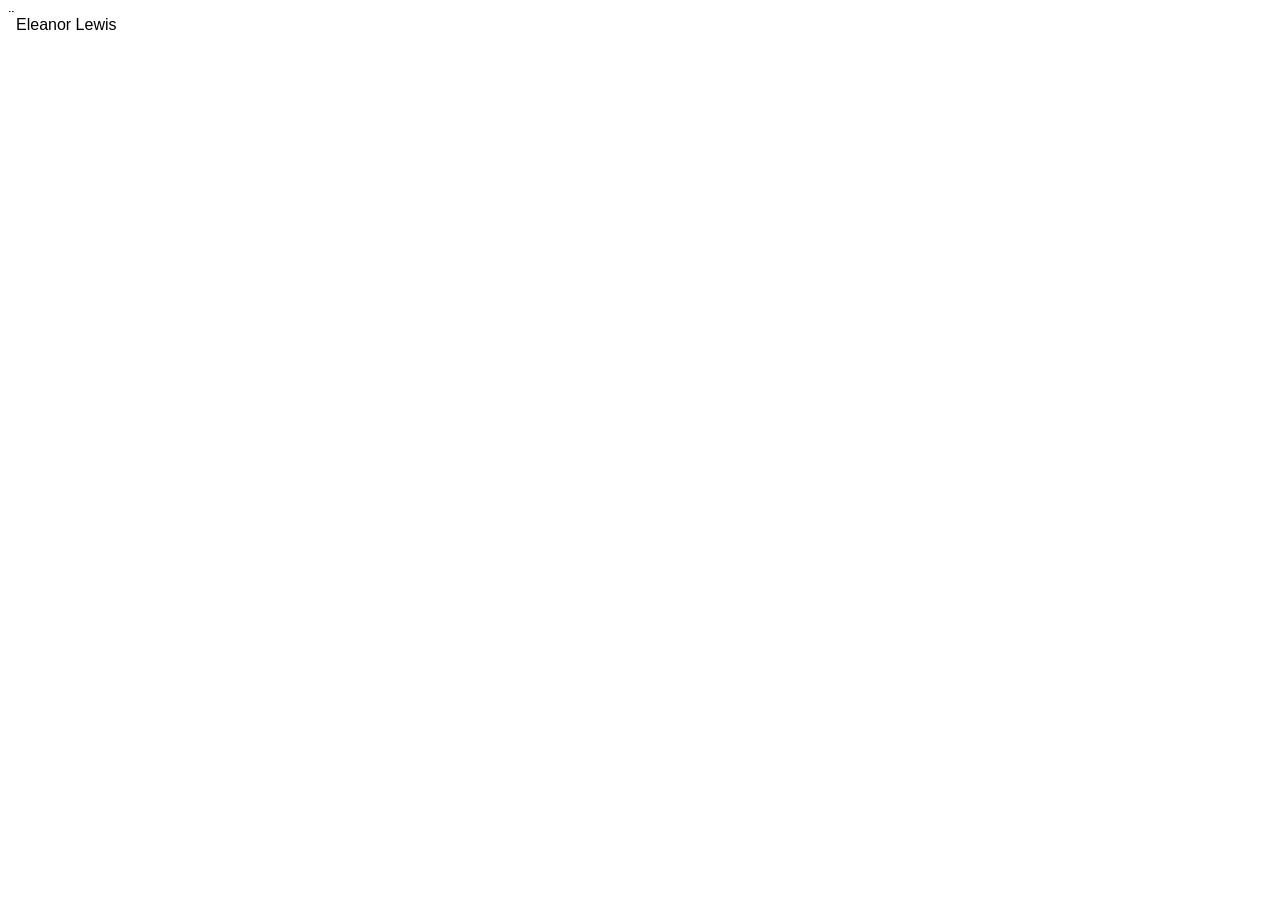
==== index.html @ 32b9d9b0 "Add maze page" ====
<!DOCTYPE html>
<meta charset="utf-8">
<style>

body {
  background: #fff;
}

</style>
<body>
  <div style="position:fixed; top:12px; left;12px; padding:4px 8px; background:#fff; font:16px sans-serif;">Eleanor Lewis</div>"
<script src="https://d3js.org/d3.v3.min.js"></script>
<script>

var width =10,
    height = window.innerHeight;

var N = 1 << 0,
    S = 1 << 1,
    W = 1 << 2,
    E = 1 << 3;

var edgePadding = 20,
    cellSize = 10,
    cellSpacing = 10,
    cellWidth = Math.floor((width - edgePadding * 2 - cellSpacing) / (cellSize + cellSpacing)),
    cellHeight = Math.floor((height - edgePadding * 2 - cellSpacing) / (cellSize + cellSpacing)),
    marginLeft = Math.floor((width - cellWidth * cellSize - (cellWidth + 1) * cellSpacing) / 2) + cellSpacing + cellSize / 2 + .5,
    marginTop = Math.floor((height - cellHeight * cellSize - (cellHeight + 1) * cellSpacing) / 2) + cellSpacing + cellSize / 2 + .5,
    root = generateTree(cellWidth, cellHeight); // each cell’s edge bits

var tree = d3.layout.tree()
    .size([height - 2 * marginTop, width - 2 * marginLeft]);

var nodes = tree.nodes(root),
    links = tree.links(nodes);

var canvas = d3.select("body").append("canvas")
    .attr("width", width)
    .attr("height", height);

var context = canvas.node().getContext("2d");

context.translate(marginLeft, marginTop);
context.strokeStyle = "#000";
context.lineWidth = 1.5;

function mazePosition(d) {
  var i = d.index;
  return [
    (cellWidth - i % cellWidth - 1) * (cellSize + cellSpacing),
    (i / cellWidth | 0) * (cellSize + cellSpacing)
  ];
}

nodes.forEach(function(d) {
  var p = mazePosition(d);
  d[0] = p[0];
  d[1] = p[1];
});

links.sort(function(a, b) {
  return b.source.depth - a.source.depth;
});

var startNode = nodes[0],
    finishNode = nodes.reduce(function(a, b) { return b.depth > a.depth ? b : a; }, nodes[0]),
    deadEnds = nodes.filter(function(d) { return !d.children || d.children.length === 0; });

var toTree = true;
animate();

function animate() {
  d3.selectAll(nodes).transition()
      .duration(600)
      .delay(function() { return 1000 + this.depth * 50; })
      .ease("quad-in-out")
      .tween("position", function() {
        var d = this,
            target = toTree ? [d.y, d.x] : mazePosition(d),
            i = d3.interpolate([d[0], d[1]], target);
        return function(t) { var p = i(t); d[0] = p[0]; d[1] = p[1]; };
      });

  d3.timer(function() {
    context.save();
    context.setTransform(1, 1, 0, 1, 0, 0);
    context.clearRect(0, 0, width, height);
    context.restore();
    context.beginPath();
    links.forEach(function(d) {
      context.moveTo(d.source[0], d.source[1]);
      context.lineTo(d.target[0], d.target[1]);
    });
    context.stroke();

    context.fillStyle = "#000";
    deadEnds.forEach(function(d) {
      context.beginPath();
      context.arc(d[0], d[1], 2.5, 0, 2 * Math.PI);
      context.fill();
    });

    context.font = "10px sans-serif";
    context.textAlign = "center";

    context.beginPath();
    context.arc(startNode[0], startNode[1], 4, 0, 2 * Math.PI);
    context.fill();
    context.fillText("Start", startNode[0], startNode[1] - 8);

    context.beginPath();
    context.arc(finishNode[0], finishNode[1], 4, 0, 2 * Math.PI);
    context.fill();
    context.fillText("Finish", finishNode[0], finishNode[1] - 8);

    if (!links[0].target.__transition__) {
      toTree = !toTree;
      animate();
      return true;
    }
  });
}

function generateTree(width, height) {
  var cells = generateMaze(width, height), // each cell’s edge bits
      visited = d3.range(width * height).map(function() { return false; }),
      root = {index: cells.length - 1, children: []},
      frontier = [root],
      parent,
      child,
      childIndex,
      cell;

  while ((parent = frontier.pop()) != null) {
    cell = cells[parent.index];
    if (cell & E && !visited[childIndex = parent.index + 1]) visited[childIndex] = true, child = {index: childIndex, children: []}, parent.children.push(child), frontier.push(child);
    if (cell & W && !visited[childIndex = parent.index - 1]) visited[childIndex] = true, child = {index: childIndex, children: []}, parent.children.push(child), frontier.push(child);
    if (cell & S && !visited[childIndex = parent.index + width]) visited[childIndex] = true, child = {index: childIndex, children: []}, parent.children.push(child), frontier.push(child);
    if (cell & N && !visited[childIndex = parent.index - width]) visited[childIndex] = true, child = {index: childIndex, children: []}, parent.children.push(child), frontier.push(child);
  }

  return root;
}

function generateMaze(width, height) {
  var cells = new Array(width * height), // each cell’s edge bits
      remaining = d3.range(width * height), // cell indexes to visit
      previous = new Array(width * height); // current random walk

  // Add the starting cell.
  var start = remaining.pop();
  cells[start] = 0;

  // While there are remaining cells,
  // add a loop-erased random walk to the maze.
  while (!loopErasedRandomWalk());

  return cells;

  function loopErasedRandomWalk() {
    var i0,
        i1,
        x0,
        y0;

    // Pick a location that’s not yet in the maze (if any).
    do if ((i0 = remaining.pop()) == null) return true;
    while (cells[i0] >= 0);

    // Perform a random walk starting at this location,
    previous[i0] = i0;
    while (true) {
      x0 = i0 % width;
      y0 = i0 / width | 0;

      // picking a legal random direction at each step.
      i1 = Math.random() * 4 | 0;
      if (i1 === 0) { if (y0 <= 0) continue; --y0, i1 = i0 - width; }
      else if (i1 === 1) { if (y0 >= height - 1) continue; ++y0, i1 = i0 + width; }
      else if (i1 === 2) { if (x0 <= 0) continue; --x0, i1 = i0 - 1; }
      else { if (x0 >= width - 1) continue; ++x0, i1 = i0 + 1; }

      // If this new cell was visited previously during this walk,
      // erase the loop, rewinding the path to its earlier state.
      if (previous[i1] >= 0) eraseWalk(i0, i1);

      // Otherwise, just add it to the walk.
      else previous[i1] = i0;

      // If this cell is part of the maze, we’re done walking.
      if (cells[i1] >= 0) {

        // Add the random walk to the maze by backtracking to the starting cell.
        // Also erase this walk’s history to not interfere with subsequent walks.
        while ((i0 = previous[i1]) !== i1) {
          if (i1 === i0 + 1) cells[i0] |= E, cells[i1] |= W;
          else if (i1 === i0 - 1) cells[i0] |= W, cells[i1] |= E;
          else if (i1 === i0 + width) cells[i0] |= S, cells[i1] |= N;
          else cells[i0] |= N, cells[i1] |= S;
          previous[i1] = NaN;
          i1 = i0;
        }

        previous[i1] = NaN;
        return;
      }

      i0 = i1;
    }
  }

  function eraseWalk(i0, i2) {
    var i1;
    do i1 = previous[i0], previous[i0] = NaN, i0 = i1; while (i1 !== i2);
  }
}

</script>
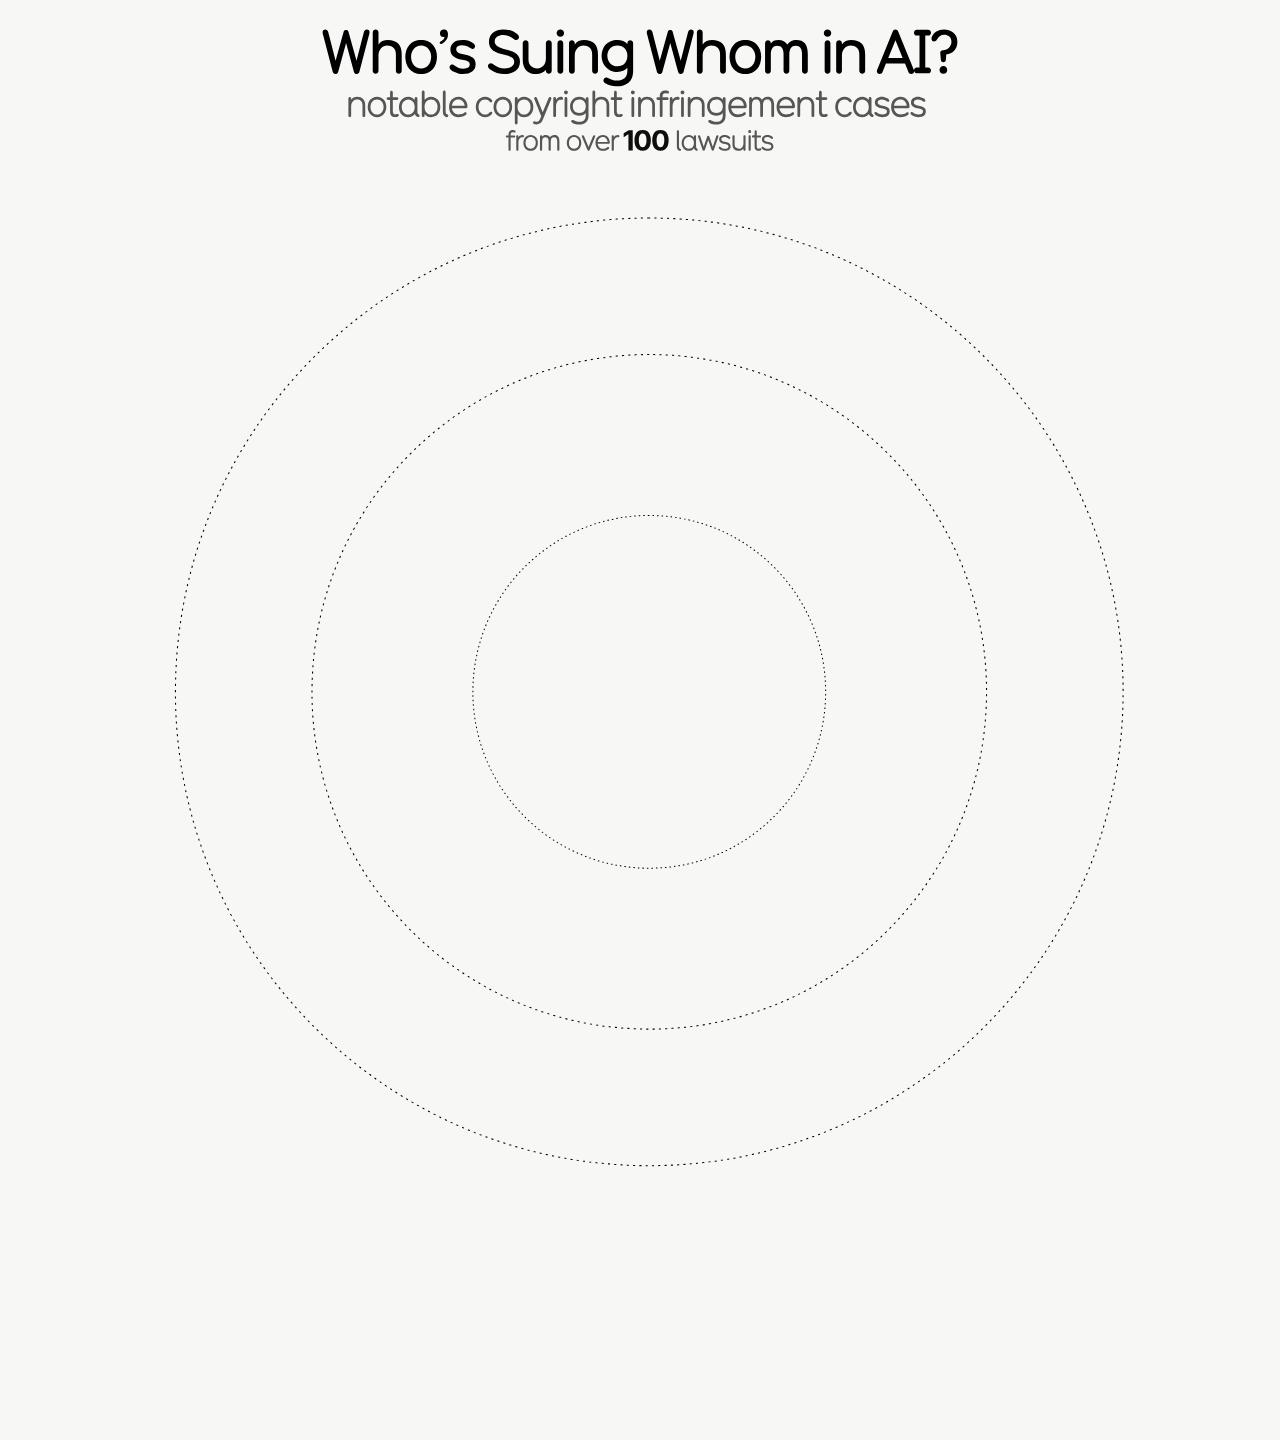
==== commit 3a29057d: "Make lawsuit chart GitHub Pages homepage" ====
--- a/index.html
+++ b/index.html
@@ -1,5 +1,9 @@
 <!DOCTYPE html>
 <meta charset="utf-8">
+<meta http-equiv="refresh" content="0;url=The%20Rise%20of%20Generative%20AI%20Large%20Language%20Models%20(LLMs)%20like%20ChatGPT%20%E2%80%94%20Information%20is%20Beautiful_files/ai-suing-interactive16.html">
+<script>
+  window.location.replace("The%20Rise%20of%20Generative%20AI%20Large%20Language%20Models%20(LLMs)%20like%20ChatGPT%20%E2%80%94%20Information%20is%20Beautiful_files/ai-suing-interactive16.html");
+</script>
 <style>
 
 body {
@@ -12,7 +16,7 @@
 <script src="https://d3js.org/d3.v3.min.js"></script>
 <script>
 
-var width =10,
+var width =  window.innerWidth,
     height = window.innerHeight;
 
 var N = 1 << 0,
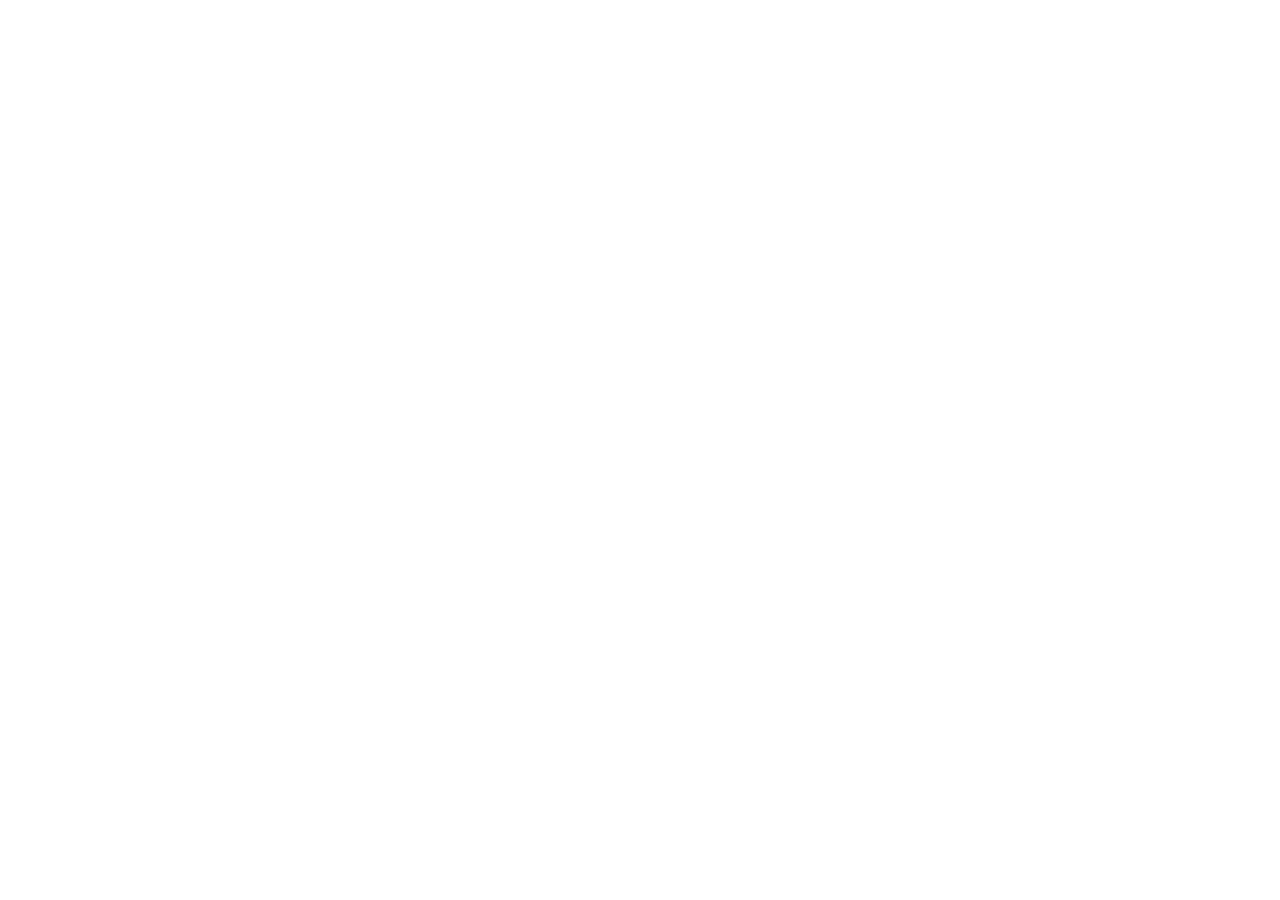
==== commit a2fdd394: "Make parks chart GitHub Pages homepage Co-Authored-By: Claude Opus 5.5 <noreply@anthropic.com>" ====
--- a/index.html
+++ b/index.html
@@ -1,8 +1,8 @@
 <!DOCTYPE html>
 <meta charset="utf-8">
-<meta http-equiv="refresh" content="0;url=The%20Rise%20of%20Generative%20AI%20Large%20Language%20Models%20(LLMs)%20like%20ChatGPT%20%E2%80%94%20Information%20is%20Beautiful_files/ai-suing-interactive16.html">
+<meta http-equiv="refresh" content="0;url=Data-exploration/Parks-chart.html">
 <script>
-  window.location.replace("The%20Rise%20of%20Generative%20AI%20Large%20Language%20Models%20(LLMs)%20like%20ChatGPT%20%E2%80%94%20Information%20is%20Beautiful_files/ai-suing-interactive16.html");
+  window.location.replace("Data-exploration/Parks-chart.html");
 </script>
 <style>
 
